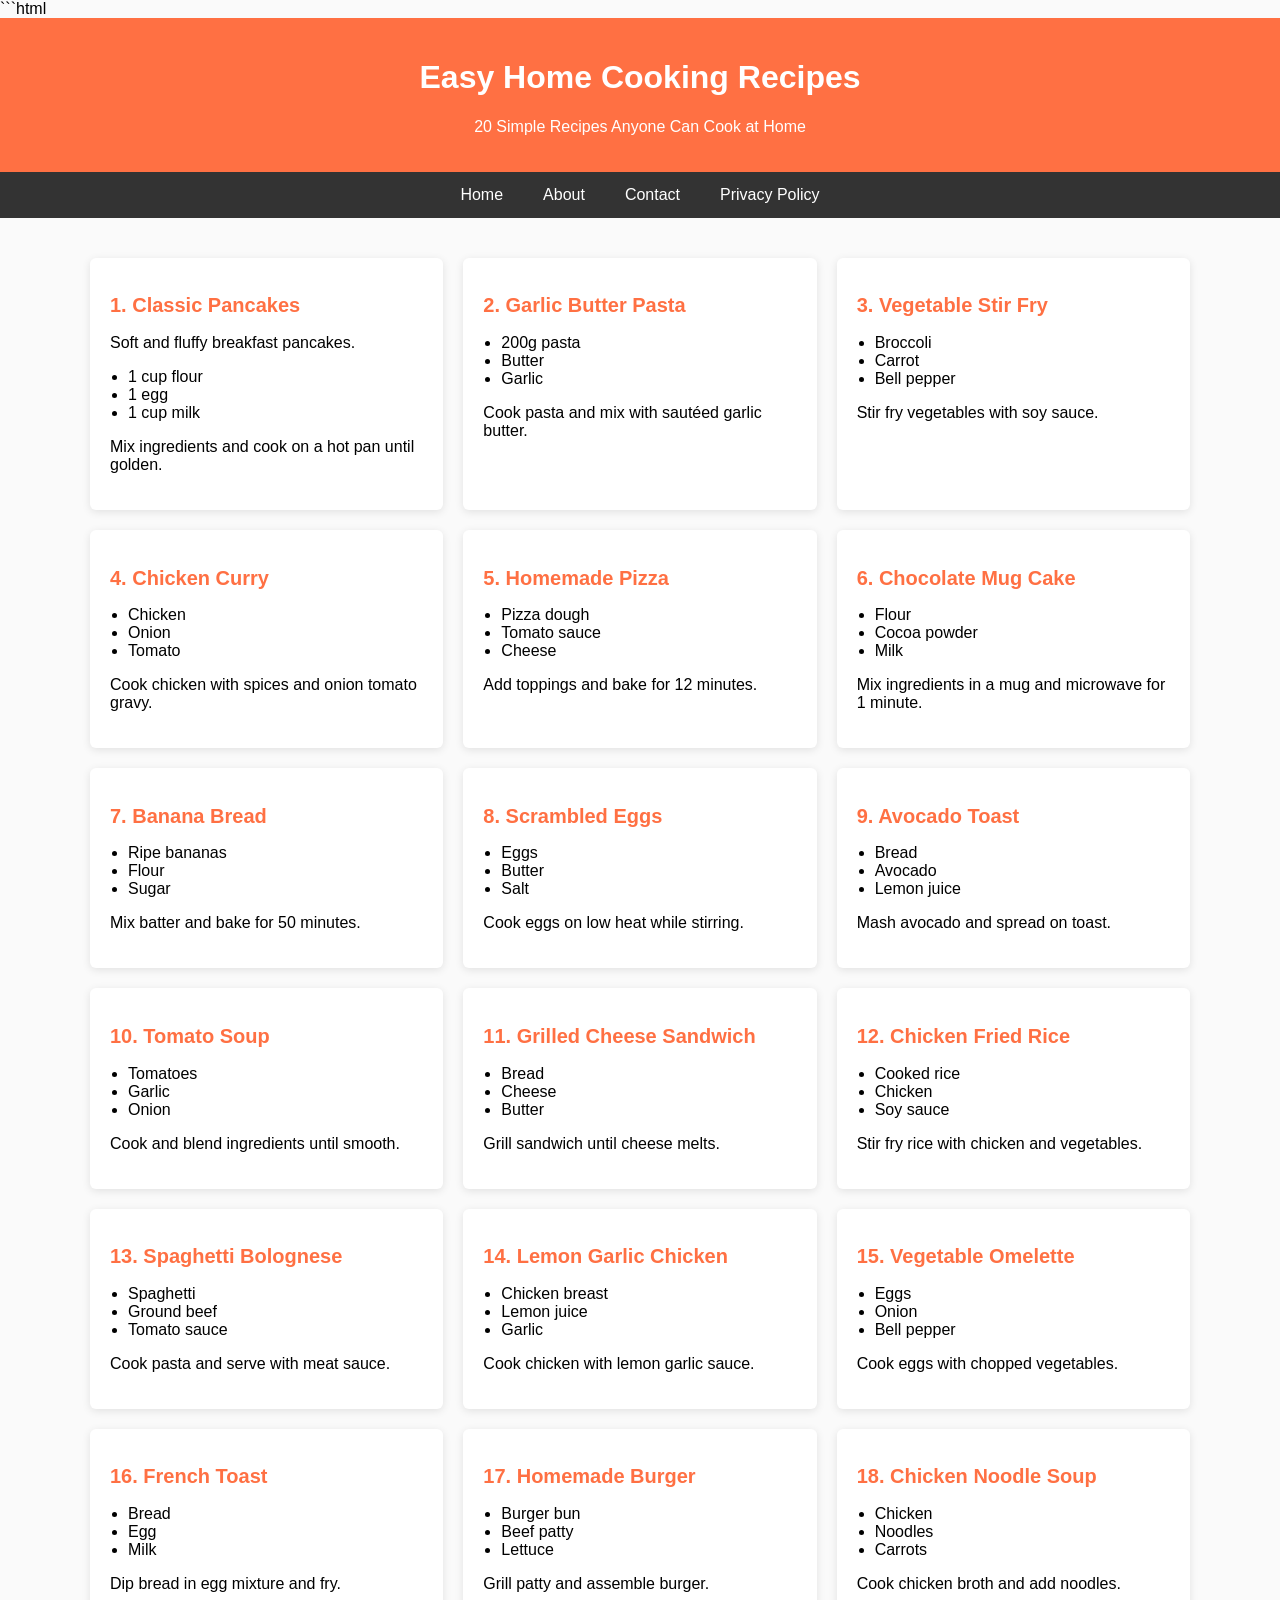
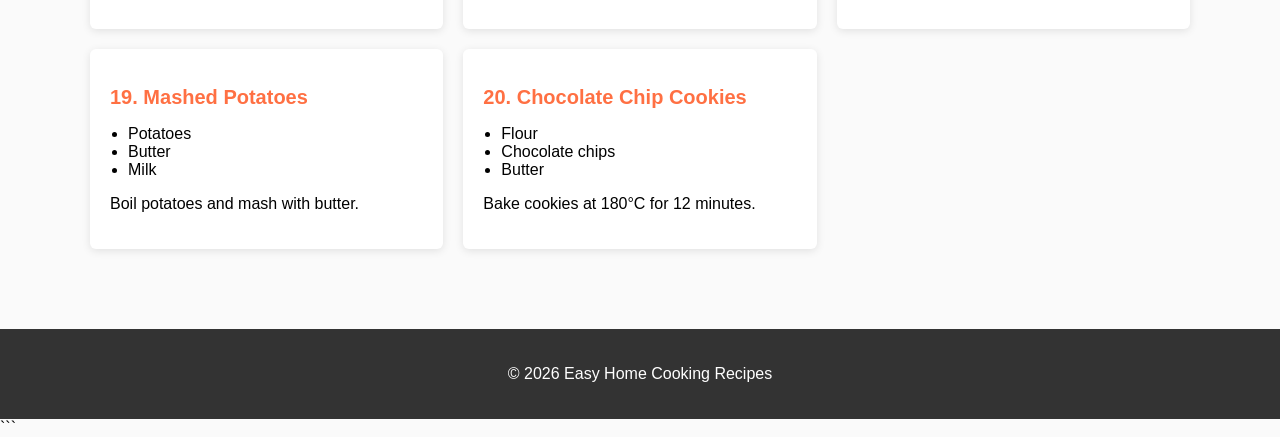
==== index.html @ 4caacc36 "Update index.html" ====
```html
<!DOCTYPE html>
<html lang="en">
<head>
<meta charset="UTF-8">
<meta name="viewport" content="width=device-width, initial-scale=1.0">

<title>Easy Home Cooking Recipes | 20 Simple Recipes</title>

<meta name="description" content="Discover 20 easy homemade recipes including pancakes, pasta, chicken curry, banana bread, and more. Simple step-by-step recipes for everyday cooking.">

<style>

body{
font-family:Arial;
margin:0;
background:#fafafa;
}

header{
background:#ff7043;
color:white;
text-align:center;
padding:20px;
}

nav{
background:#333;
display:flex;
justify-content:center;
flex-wrap:wrap;
}

nav a{
color:white;
padding:14px 20px;
text-decoration:none;
}

nav a:hover{
background:#ff7043;
}

.container{
width:90%;
max-width:1100px;
margin:auto;
padding:40px 0;
}

.grid{
display:grid;
grid-template-columns:repeat(auto-fit,minmax(280px,1fr));
gap:20px;
}

.recipe{
background:white;
padding:20px;
border-radius:6px;
box-shadow:0 2px 8px rgba(0,0,0,0.1);
}

.recipe h2{
color:#ff7043;
font-size:20px;
}

ul{
padding-left:18px;
}

footer{
background:#333;
color:white;
text-align:center;
padding:20px;
margin-top:40px;
}

</style>
</head>

<body>

<header>
<h1>Easy Home Cooking Recipes</h1>
<p>20 Simple Recipes Anyone Can Cook at Home</p>
</header>

<nav>
<a href="index.html">Home</a>
<a href="about.html">About</a>
<a href="contact.html">Contact</a>
<a href="privacy.html">Privacy Policy</a>
</nav>

<div class="container">

<div class="grid">

<div class="recipe">
<h2>1. Classic Pancakes</h2>
<p>Soft and fluffy breakfast pancakes.</p>
<ul>
<li>1 cup flour</li>
<li>1 egg</li>
<li>1 cup milk</li>
</ul>
<p>Mix ingredients and cook on a hot pan until golden.</p>
</div>

<div class="recipe">
<h2>2. Garlic Butter Pasta</h2>
<ul>
<li>200g pasta</li>
<li>Butter</li>
<li>Garlic</li>
</ul>
<p>Cook pasta and mix with sautéed garlic butter.</p>
</div>

<div class="recipe">
<h2>3. Vegetable Stir Fry</h2>
<ul>
<li>Broccoli</li>
<li>Carrot</li>
<li>Bell pepper</li>
</ul>
<p>Stir fry vegetables with soy sauce.</p>
</div>

<div class="recipe">
<h2>4. Chicken Curry</h2>
<ul>
<li>Chicken</li>
<li>Onion</li>
<li>Tomato</li>
</ul>
<p>Cook chicken with spices and onion tomato gravy.</p>
</div>

<div class="recipe">
<h2>5. Homemade Pizza</h2>
<ul>
<li>Pizza dough</li>
<li>Tomato sauce</li>
<li>Cheese</li>
</ul>
<p>Add toppings and bake for 12 minutes.</p>
</div>

<div class="recipe">
<h2>6. Chocolate Mug Cake</h2>
<ul>
<li>Flour</li>
<li>Cocoa powder</li>
<li>Milk</li>
</ul>
<p>Mix ingredients in a mug and microwave for 1 minute.</p>
</div>

<div class="recipe">
<h2>7. Banana Bread</h2>
<ul>
<li>Ripe bananas</li>
<li>Flour</li>
<li>Sugar</li>
</ul>
<p>Mix batter and bake for 50 minutes.</p>
</div>

<div class="recipe">
<h2>8. Scrambled Eggs</h2>
<ul>
<li>Eggs</li>
<li>Butter</li>
<li>Salt</li>
</ul>
<p>Cook eggs on low heat while stirring.</p>
</div>

<div class="recipe">
<h2>9. Avocado Toast</h2>
<ul>
<li>Bread</li>
<li>Avocado</li>
<li>Lemon juice</li>
</ul>
<p>Mash avocado and spread on toast.</p>
</div>

<div class="recipe">
<h2>10. Tomato Soup</h2>
<ul>
<li>Tomatoes</li>
<li>Garlic</li>
<li>Onion</li>
</ul>
<p>Cook and blend ingredients until smooth.</p>
</div>

<div class="recipe">
<h2>11. Grilled Cheese Sandwich</h2>
<ul>
<li>Bread</li>
<li>Cheese</li>
<li>Butter</li>
</ul>
<p>Grill sandwich until cheese melts.</p>
</div>

<div class="recipe">
<h2>12. Chicken Fried Rice</h2>
<ul>
<li>Cooked rice</li>
<li>Chicken</li>
<li>Soy sauce</li>
</ul>
<p>Stir fry rice with chicken and vegetables.</p>
</div>

<div class="recipe">
<h2>13. Spaghetti Bolognese</h2>
<ul>
<li>Spaghetti</li>
<li>Ground beef</li>
<li>Tomato sauce</li>
</ul>
<p>Cook pasta and serve with meat sauce.</p>
</div>

<div class="recipe">
<h2>14. Lemon Garlic Chicken</h2>
<ul>
<li>Chicken breast</li>
<li>Lemon juice</li>
<li>Garlic</li>
</ul>
<p>Cook chicken with lemon garlic sauce.</p>
</div>

<div class="recipe">
<h2>15. Vegetable Omelette</h2>
<ul>
<li>Eggs</li>
<li>Onion</li>
<li>Bell pepper</li>
</ul>
<p>Cook eggs with chopped vegetables.</p>
</div>

<div class="recipe">
<h2>16. French Toast</h2>
<ul>
<li>Bread</li>
<li>Egg</li>
<li>Milk</li>
</ul>
<p>Dip bread in egg mixture and fry.</p>
</div>

<div class="recipe">
<h2>17. Homemade Burger</h2>
<ul>
<li>Burger bun</li>
<li>Beef patty</li>
<li>Lettuce</li>
</ul>
<p>Grill patty and assemble burger.</p>
</div>

<div class="recipe">
<h2>18. Chicken Noodle Soup</h2>
<ul>
<li>Chicken</li>
<li>Noodles</li>
<li>Carrots</li>
</ul>
<p>Cook chicken broth and add noodles.</p>
</div>

<div class="recipe">
<h2>19. Mashed Potatoes</h2>
<ul>
<li>Potatoes</li>
<li>Butter</li>
<li>Milk</li>
</ul>
<p>Boil potatoes and mash with butter.</p>
</div>

<div class="recipe">
<h2>20. Chocolate Chip Cookies</h2>
<ul>
<li>Flour</li>
<li>Chocolate chips</li>
<li>Butter</li>
</ul>
<p>Bake cookies at 180°C for 12 minutes.</p>
</div>

</div>

</div>

<footer>
<p>© 2026 Easy Home Cooking Recipes</p>
</footer>

</body>
</html>
```
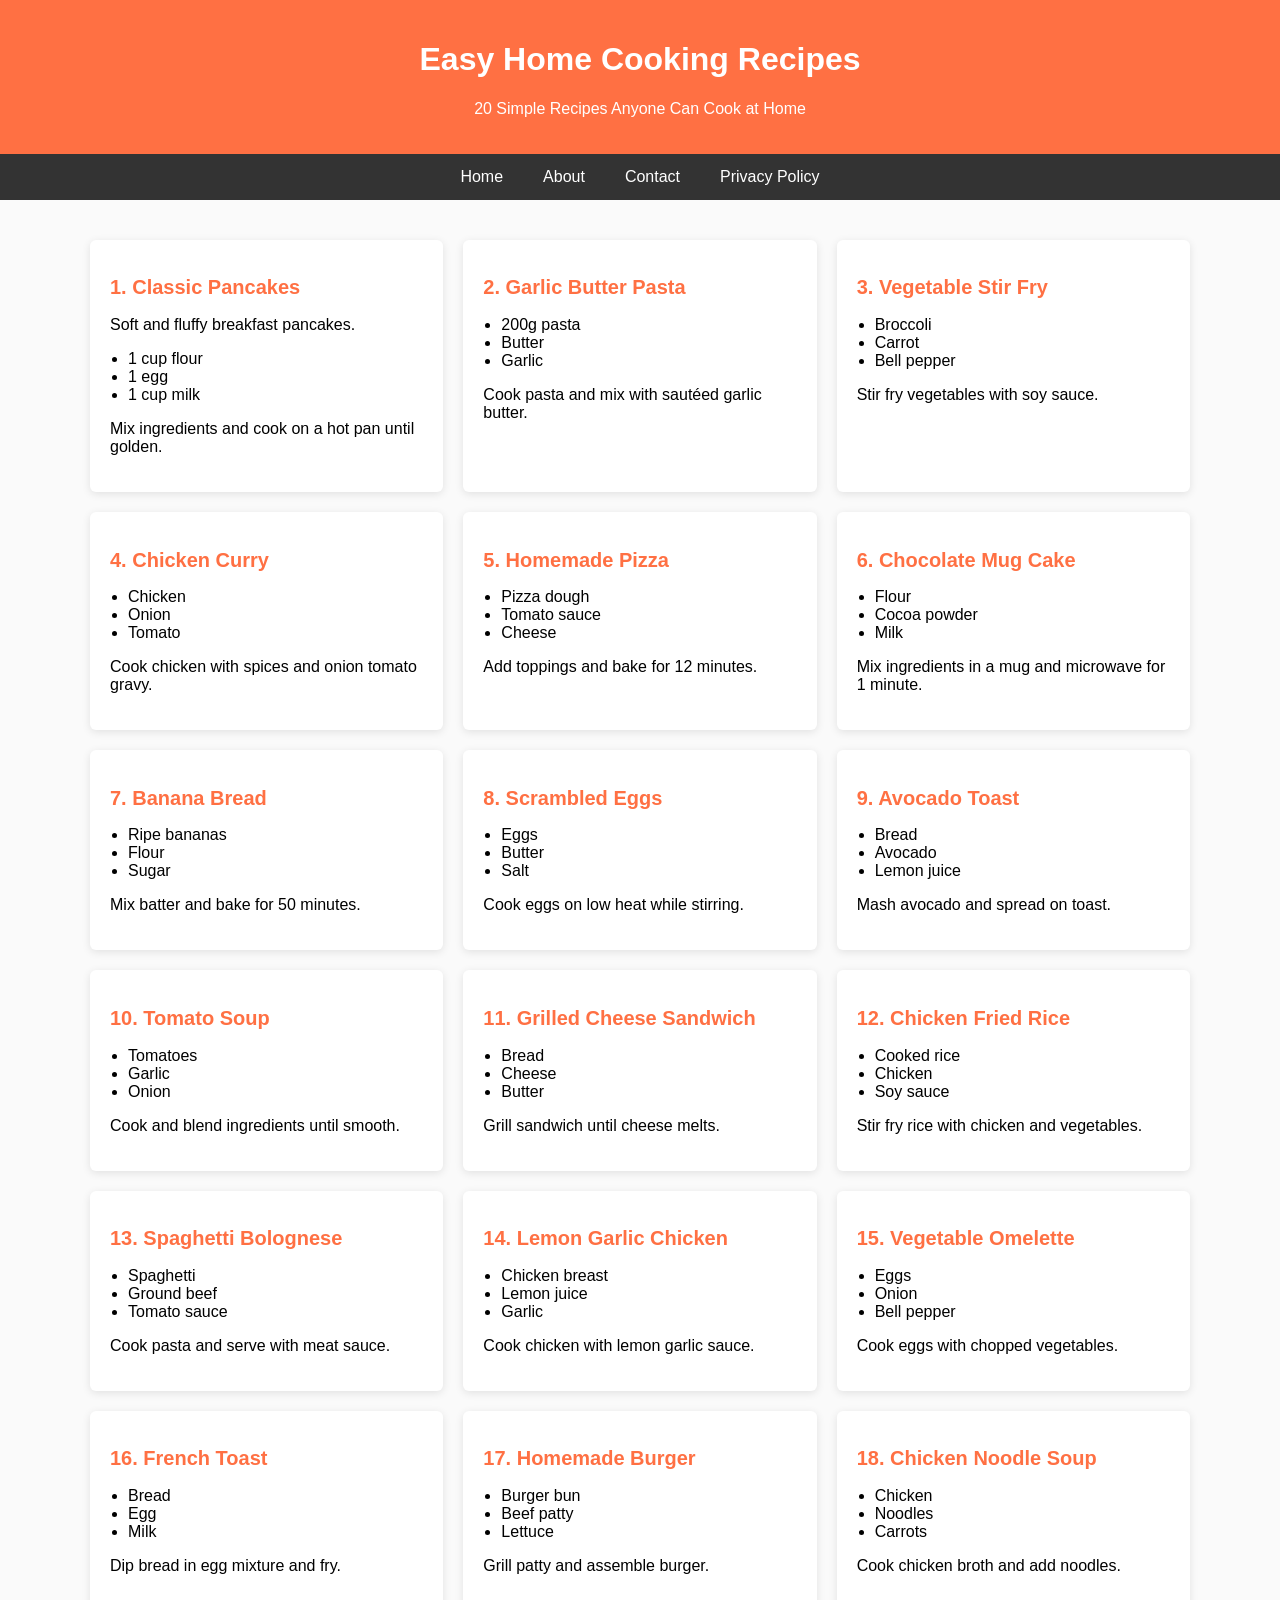
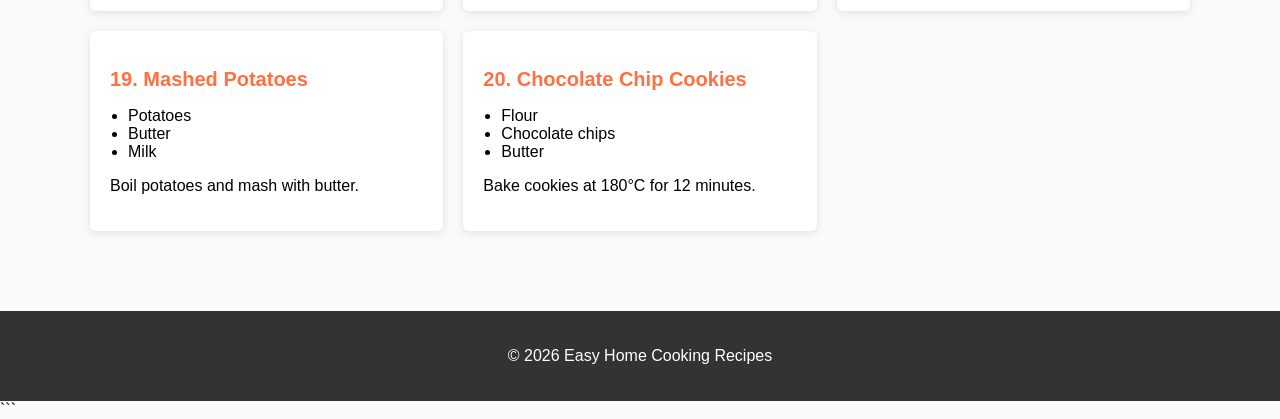
==== commit dcfb73f2: "Update index.html" ====
--- a/index.html
+++ b/index.html
@@ -1,4 +1,3 @@
-```html
 <!DOCTYPE html>
 <html lang="en">
 <head>
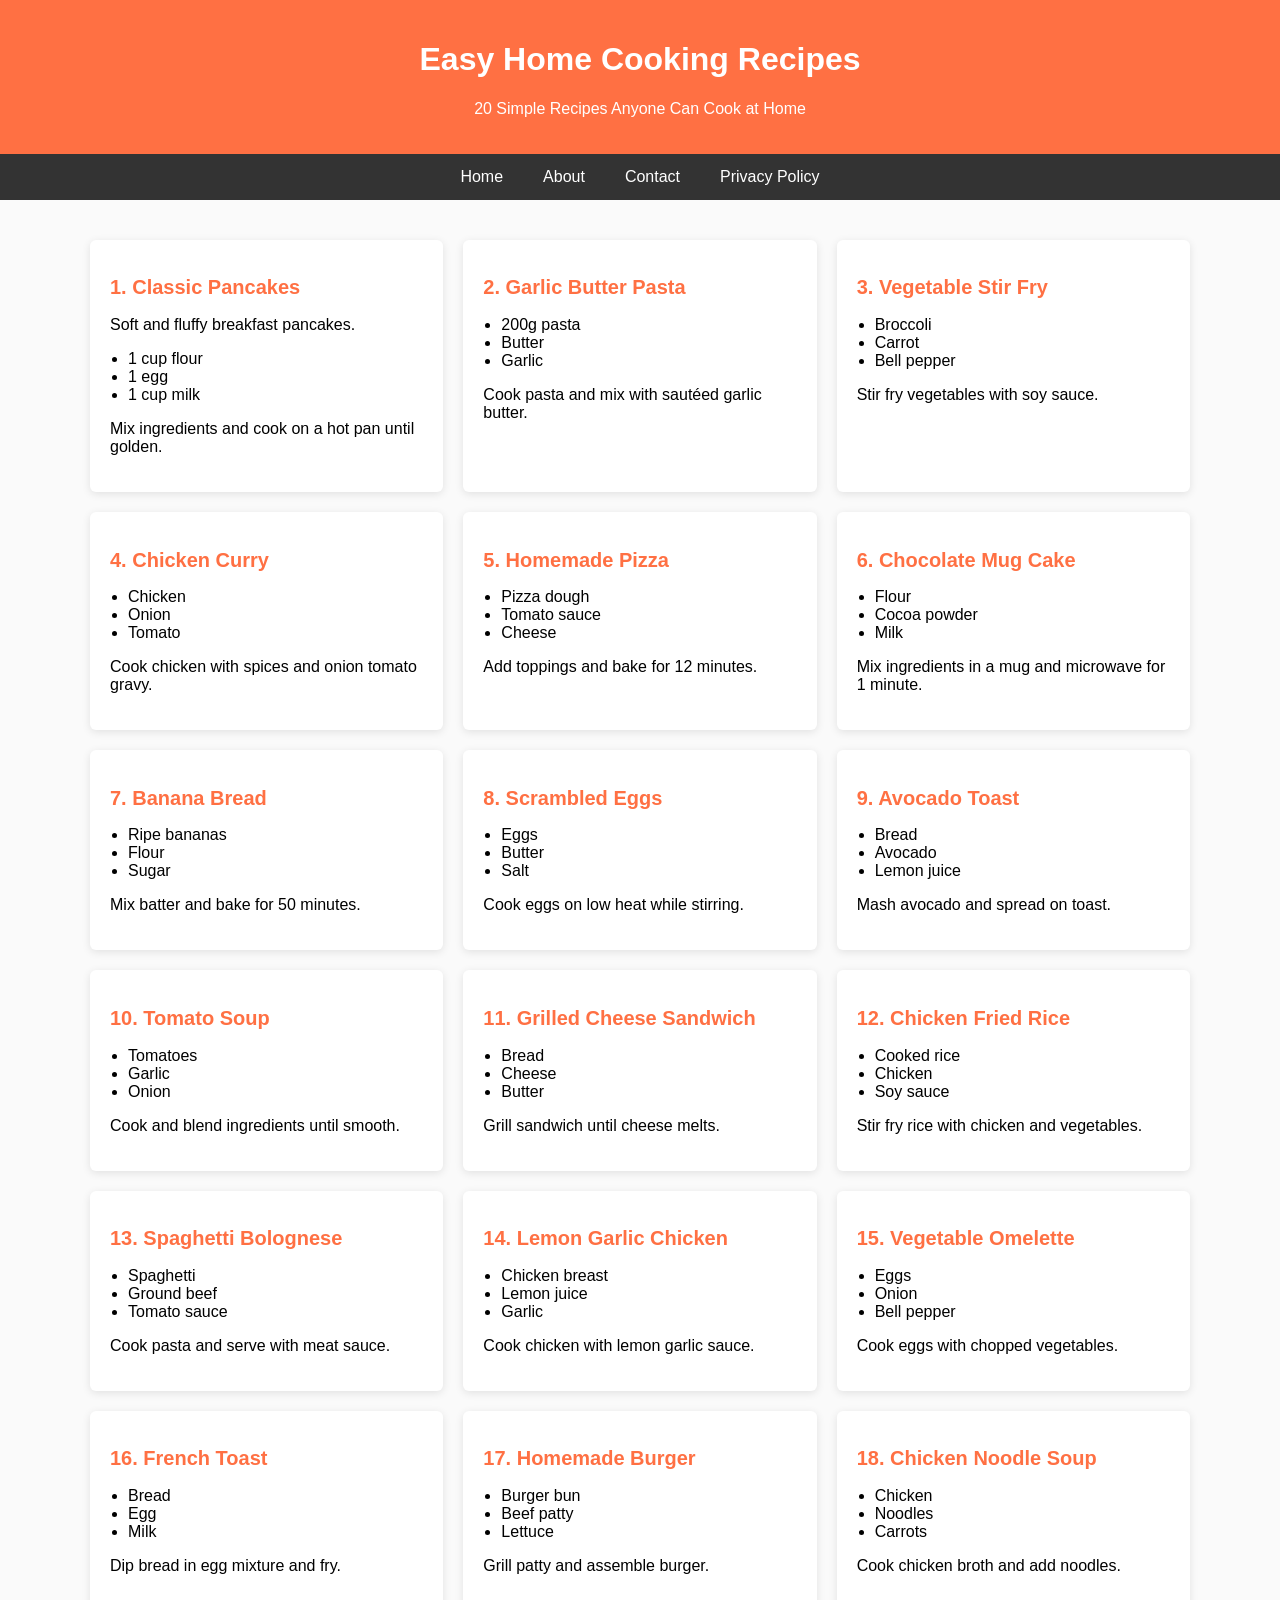
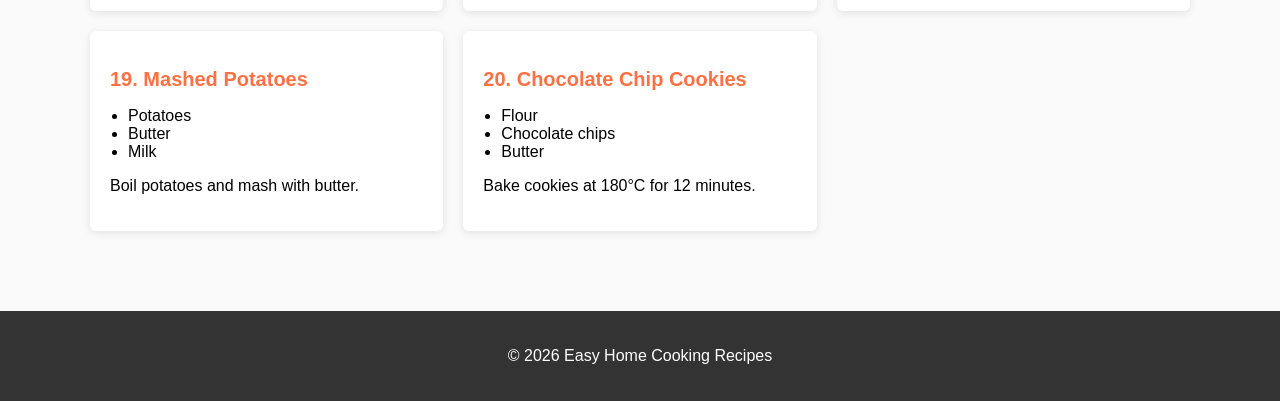
==== commit c1136045: "Update index.html" ====
--- a/index.html
+++ b/index.html
@@ -309,4 +309,3 @@
 
 </body>
 </html>
-```
